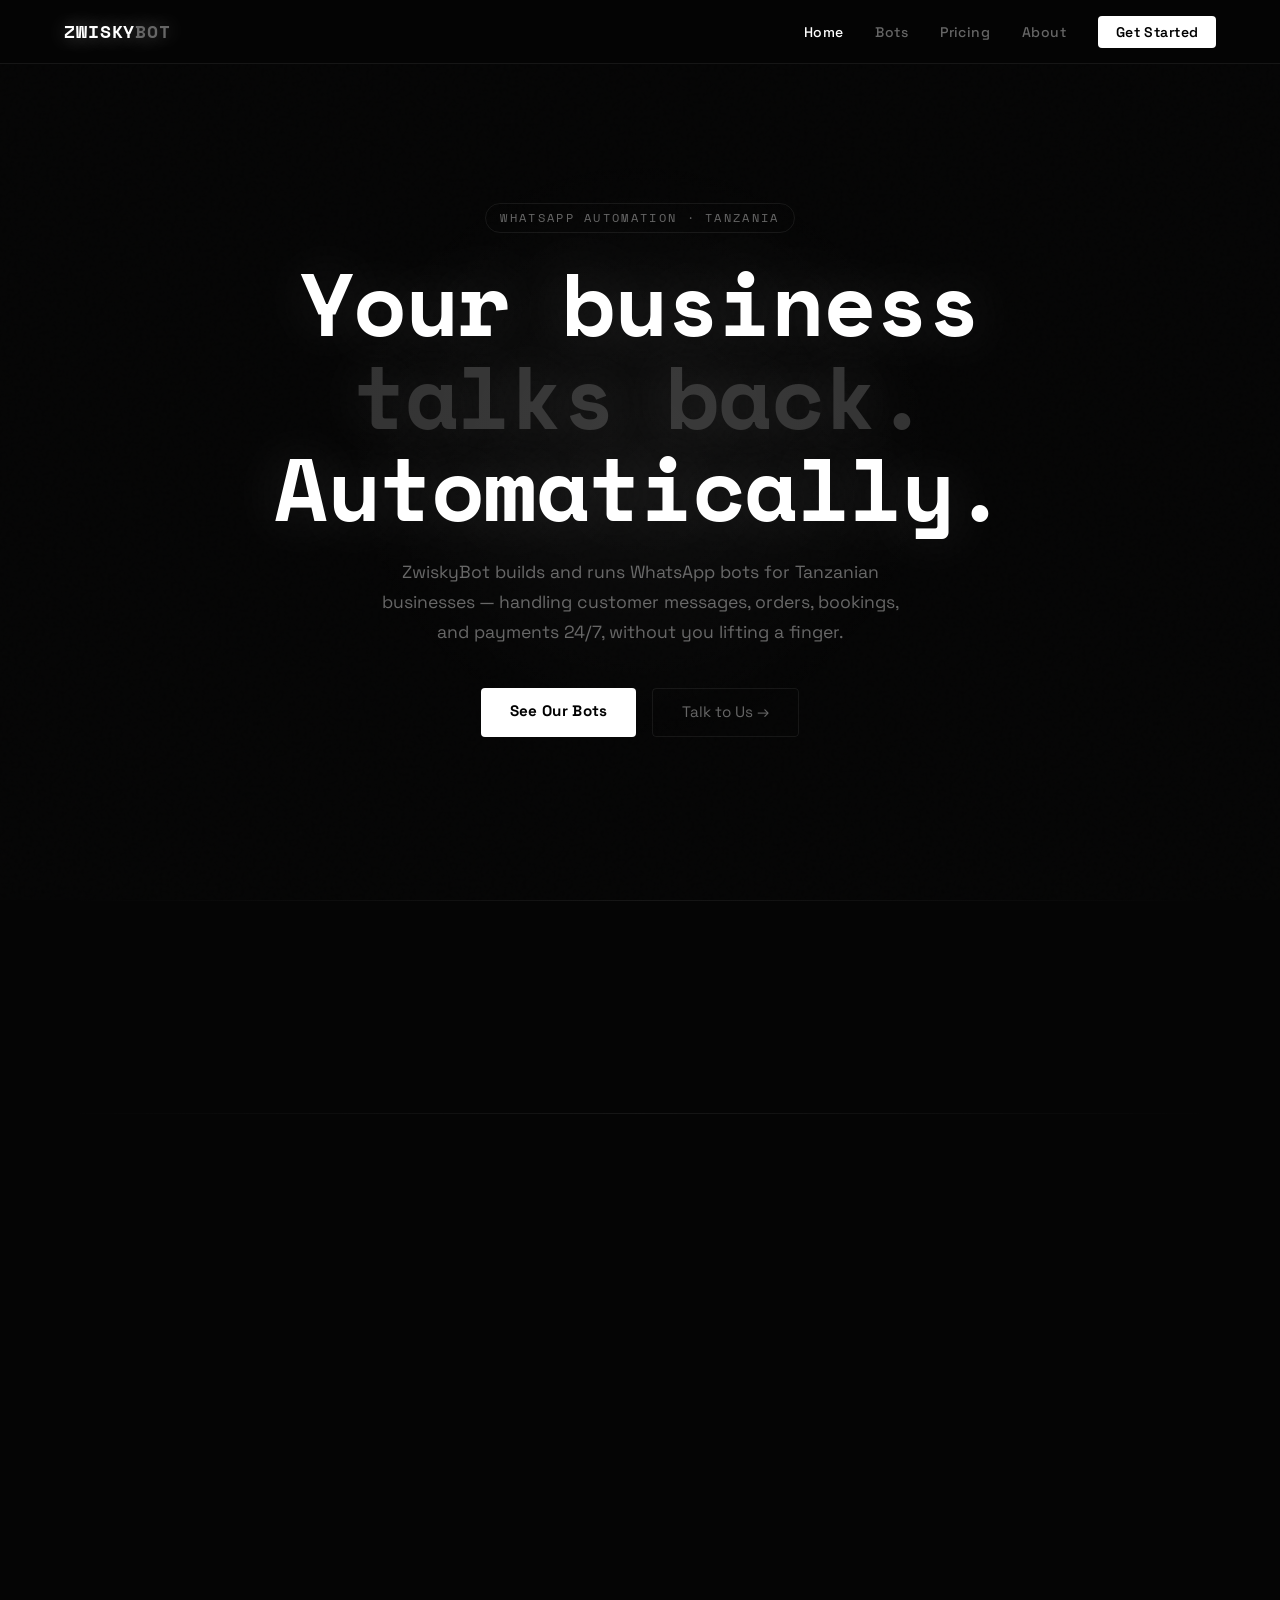
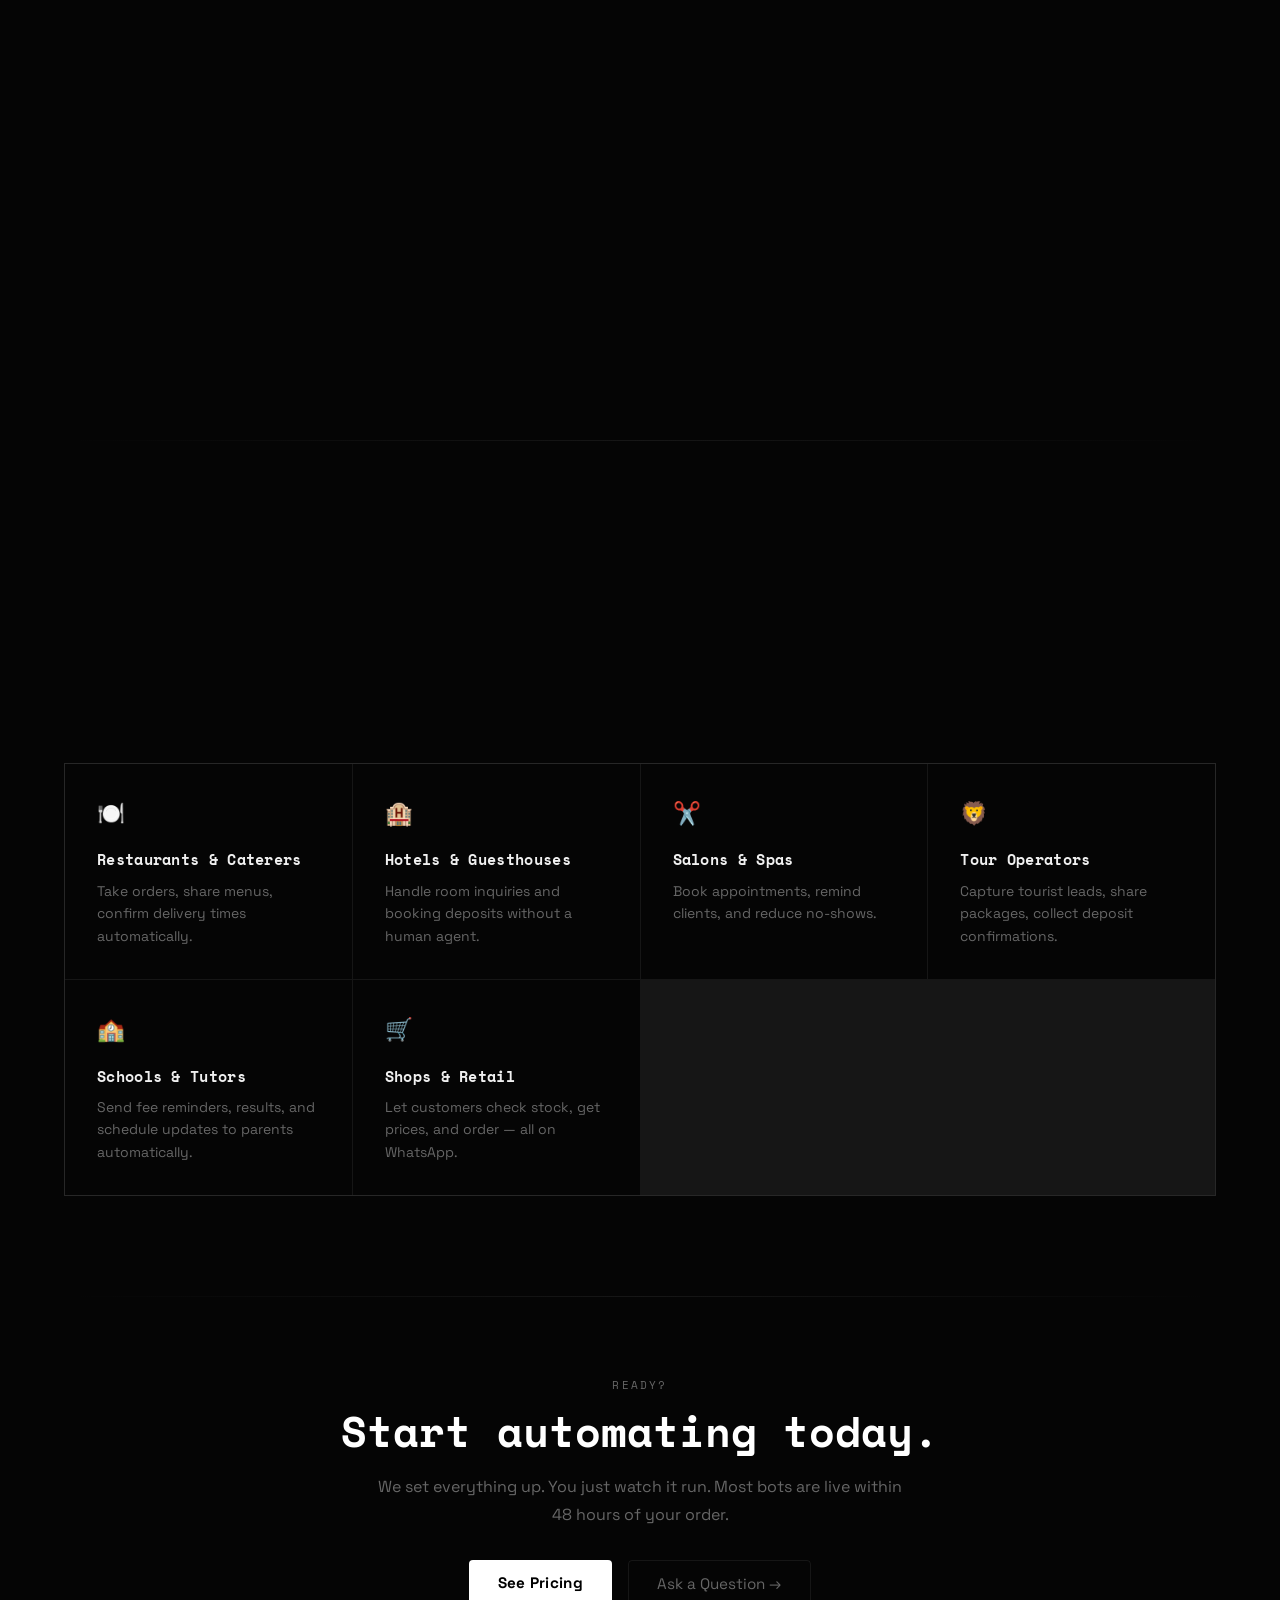
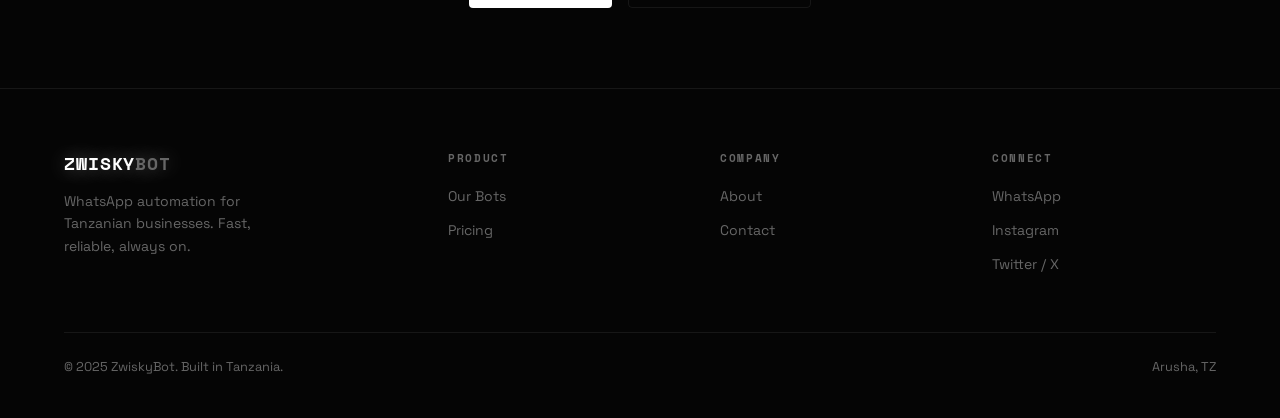
==== index.html @ ea69b401 "Add files via upload" ====
<!DOCTYPE html>
<html lang="en">
<head>
  <meta charset="UTF-8" />
  <meta name="viewport" content="width=device-width, initial-scale=1.0" />
  <title>ZwiskyBot — WhatsApp Automation Tanzania</title>
  <meta name="description" content="Professional WhatsApp automation for Tanzanian businesses. Bots that work while you sleep." />
  <link rel="stylesheet" href="css/style.css" />
</head>
<body>

<nav>
  <a href="index.html" class="nav-logo">ZWISKY<span>BOT</span></a>
  <ul class="nav-links">
    <li><a href="index.html" class="active">Home</a></li>
    <li><a href="pages/bots.html">Bots</a></li>
    <li><a href="pages/pricing.html">Pricing</a></li>
    <li><a href="pages/about.html">About</a></li>
    <li><a href="pages/contact.html" class="nav-cta">Get Started</a></li>
  </ul>
  <div class="hamburger"><span></span><span></span><span></span></div>
</nav>

<!-- HERO -->
<section class="hero">
  <div class="hero-glow"></div>
  <div class="hero-eyebrow">WhatsApp Automation · Tanzania</div>
  <h1>Your business<br><span class="dim">talks back.</span><br>Automatically.</h1>
  <p class="hero-sub">ZwiskyBot builds and runs WhatsApp bots for Tanzanian businesses — handling customer messages, orders, bookings, and payments 24/7, without you lifting a finger.</p>
  <div class="hero-buttons">
    <a href="pages/bots.html" class="btn-primary">See Our Bots</a>
    <a href="pages/contact.html" class="btn-secondary">Talk to Us →</a>
  </div>
</section>

<div class="divider"></div>

<!-- STATS -->
<div class="stats-row reveal">
  <div class="stat-item">
    <span class="stat-num">24/7</span>
    <span class="stat-label">Always Running</span>
  </div>
  <div class="stat-item">
    <span class="stat-num">< 1s</span>
    <span class="stat-label">Response Time</span>
  </div>
  <div class="stat-item">
    <span class="stat-num">TZ</span>
    <span class="stat-label">Built Locally</span>
  </div>
  <div class="stat-item">
    <span class="stat-num">M-Pesa</span>
    <span class="stat-label">Payment Ready</span>
  </div>
</div>

<div class="divider"></div>

<!-- FEATURES -->
<section>
  <div class="reveal">
    <div class="section-label">What We Do</div>
    <h2 class="section-title">One bot.<br>Many jobs.</h2>
    <p class="section-desc">Every ZwiskyBot is built around your business — not a generic template. Here's what we automate.</p>
  </div>
  <div class="features-grid reveal">
    <div class="feature-card">
      <span class="feature-icon">💬</span>
      <h3>Auto-Replies</h3>
      <p>Instantly answer FAQs, opening hours, prices, and location — even at 2am when you're asleep.</p>
    </div>
    <div class="feature-card">
      <span class="feature-icon">📦</span>
      <h3>Order Collection</h3>
      <p>Bot takes the full order, confirms details, and sends it to you ready to fulfill. No missed messages.</p>
    </div>
    <div class="feature-card">
      <span class="feature-icon">📅</span>
      <h3>Bookings & Appointments</h3>
      <p>Customer picks a date and time, bot confirms availability and locks in the booking automatically.</p>
    </div>
    <div class="feature-card">
      <span class="feature-icon">💳</span>
      <h3>M-Pesa Reminders</h3>
      <p>Bot automatically sends payment reminders and confirms receipts — perfect for chamas, rentals, and services.</p>
    </div>
    <div class="feature-card">
      <span class="feature-icon">📣</span>
      <h3>Broadcasts</h3>
      <p>Send offers, updates, or announcements to your customer list in one shot — segmented and personal.</p>
    </div>
    <div class="feature-card">
      <span class="feature-icon">📊</span>
      <h3>Reports & Analytics</h3>
      <p>See how many messages, orders, and interactions your bot handled every day, week, and month.</p>
    </div>
  </div>
</section>

<div class="divider"></div>

<!-- WHO IT'S FOR -->
<section>
  <div class="reveal">
    <div class="section-label">Who It's For</div>
    <h2 class="section-title">Any business.<br>All in Tanzania.</h2>
    <p class="section-desc">If your customers message you on WhatsApp, you need a ZwiskyBot.</p>
  </div>
  <div class="features-grid reveal">
    <div class="feature-card">
      <span class="feature-icon">🍽️</span>
      <h3>Restaurants & Caterers</h3>
      <p>Take orders, share menus, confirm delivery times automatically.</p>
    </div>
    <div class="feature-card">
      <span class="feature-icon">🏨</span>
      <h3>Hotels & Guesthouses</h3>
      <p>Handle room inquiries and booking deposits without a human agent.</p>
    </div>
    <div class="feature-card">
      <span class="feature-icon">✂️</span>
      <h3>Salons & Spas</h3>
      <p>Book appointments, remind clients, and reduce no-shows.</p>
    </div>
    <div class="feature-card">
      <span class="feature-icon">🦁</span>
      <h3>Tour Operators</h3>
      <p>Capture tourist leads, share packages, collect deposit confirmations.</p>
    </div>
    <div class="feature-card">
      <span class="feature-icon">🏫</span>
      <h3>Schools & Tutors</h3>
      <p>Send fee reminders, results, and schedule updates to parents automatically.</p>
    </div>
    <div class="feature-card">
      <span class="feature-icon">🛒</span>
      <h3>Shops & Retail</h3>
      <p>Let customers check stock, get prices, and order — all on WhatsApp.</p>
    </div>
  </div>
</section>

<div class="divider"></div>

<!-- CTA BANNER -->
<section style="text-align:center; padding: 80px 5%;" class="reveal">
  <div class="section-label">Ready?</div>
  <h2 class="section-title">Start automating today.</h2>
  <p class="section-desc" style="margin: 0 auto 2rem;">We set everything up. You just watch it run. Most bots are live within 48 hours of your order.</p>
  <div class="hero-buttons" style="justify-content:center;">
    <a href="pages/pricing.html" class="btn-primary">See Pricing</a>
    <a href="pages/contact.html" class="btn-secondary">Ask a Question →</a>
  </div>
</section>

<footer>
  <div class="footer-top">
    <div class="footer-brand">
      <a href="index.html" class="nav-logo">ZWISKY<span>BOT</span></a>
      <p>WhatsApp automation for Tanzanian businesses. Fast, reliable, always on.</p>
    </div>
    <div class="footer-col">
      <h4>Product</h4>
      <ul>
        <li><a href="pages/bots.html">Our Bots</a></li>
        <li><a href="pages/pricing.html">Pricing</a></li>
      </ul>
    </div>
    <div class="footer-col">
      <h4>Company</h4>
      <ul>
        <li><a href="pages/about.html">About</a></li>
        <li><a href="pages/contact.html">Contact</a></li>
      </ul>
    </div>
    <div class="footer-col">
      <h4>Connect</h4>
      <ul>
        <li><a href="#">WhatsApp</a></li>
        <li><a href="#">Instagram</a></li>
        <li><a href="#">Twitter / X</a></li>
      </ul>
    </div>
  </div>
  <div class="footer-bottom">
    <span>© 2025 ZwiskyBot. Built in Tanzania.</span>
    <span>Arusha, TZ</span>
  </div>
</footer>

<script src="js/main.js"></script>
</body>
</html>
---- css/style.css ----
@import url('https://fonts.googleapis.com/css2?family=Space+Grotesk:wght@300;400;500;600;700&family=Space+Mono:wght@400;700&display=swap');

:root {
  --bg: #050505;
  --bg2: #0d0d0d;
  --bg3: #111111;
  --border: rgba(255,255,255,0.07);
  --glow: rgba(255,255,255,0.55);
  --glow-soft: rgba(255,255,255,0.12);
  --text: #f0f0f0;
  --muted: #666;
  --accent: #ffffff;
  --accent2: #c8c8c8;
  --font-display: 'Space Mono', monospace;
  --font-body: 'Space Grotesk', sans-serif;
}

*, *::before, *::after { box-sizing: border-box; margin: 0; padding: 0; }

html { scroll-behavior: smooth; }

body {
  background: var(--bg);
  color: var(--text);
  font-family: var(--font-body);
  font-size: 16px;
  line-height: 1.6;
  overflow-x: hidden;
}

/* ── NOISE OVERLAY ── */
body::before {
  content: '';
  position: fixed;
  inset: 0;
  background-image: url("data:image/svg+xml,%3Csvg viewBox='0 0 256 256' xmlns='http://www.w3.org/2000/svg'%3E%3Cfilter id='noise'%3E%3CfeTurbulence type='fractalNoise' baseFrequency='0.9' numOctaves='4' stitchTiles='stitch'/%3E%3C/filter%3E%3Crect width='100%25' height='100%25' filter='url(%23noise)' opacity='0.04'/%3E%3C/svg%3E");
  pointer-events: none;
  z-index: 0;
  opacity: 0.4;
}

/* ── NAV ── */
nav {
  position: fixed;
  top: 0; left: 0; right: 0;
  z-index: 100;
  display: flex;
  align-items: center;
  justify-content: space-between;
  padding: 0 5%;
  height: 64px;
  background: rgba(5,5,5,0.85);
  backdrop-filter: blur(12px);
  border-bottom: 1px solid var(--border);
}

.nav-logo {
  font-family: var(--font-display);
  font-size: 1.1rem;
  font-weight: 700;
  color: var(--accent);
  text-decoration: none;
  letter-spacing: 0.05em;
  text-shadow: 0 0 20px rgba(255,255,255,0.4);
}

.nav-logo span { color: var(--muted); }

.nav-links {
  display: flex;
  gap: 2rem;
  list-style: none;
}

.nav-links a {
  color: var(--muted);
  text-decoration: none;
  font-size: 0.875rem;
  font-weight: 500;
  letter-spacing: 0.03em;
  transition: color 0.2s;
}

.nav-links a:hover, .nav-links a.active { color: var(--accent); }

.nav-cta {
  background: var(--accent);
  color: #000 !important;
  padding: 0.45rem 1.1rem;
  border-radius: 4px;
  font-weight: 600 !important;
  transition: box-shadow 0.2s, background 0.2s !important;
}

.nav-cta:hover {
  box-shadow: 0 0 20px rgba(255,255,255,0.3);
  background: #e0e0e0 !important;
  color: #000 !important;
}

.hamburger {
  display: none;
  flex-direction: column;
  gap: 5px;
  cursor: pointer;
  padding: 4px;
}

.hamburger span {
  display: block;
  width: 22px;
  height: 2px;
  background: var(--text);
  border-radius: 2px;
  transition: all 0.3s;
}

/* ── HERO ── */
.hero {
  min-height: 100vh;
  display: flex;
  flex-direction: column;
  align-items: center;
  justify-content: center;
  text-align: center;
  padding: 120px 5% 80px;
  position: relative;
}

.hero-eyebrow {
  font-family: var(--font-display);
  font-size: 0.72rem;
  letter-spacing: 0.2em;
  color: var(--muted);
  text-transform: uppercase;
  margin-bottom: 1.5rem;
  border: 1px solid var(--border);
  padding: 0.3rem 0.9rem;
  border-radius: 100px;
}

.hero h1 {
  font-family: var(--font-display);
  font-size: clamp(2.4rem, 7vw, 5.5rem);
  font-weight: 700;
  line-height: 1.05;
  letter-spacing: -0.02em;
  color: var(--accent);
  text-shadow: 0 0 60px rgba(255,255,255,0.15), 0 0 120px rgba(255,255,255,0.07);
  margin-bottom: 1.5rem;
}

.hero h1 .dim { color: #333; }

.hero-sub {
  font-size: 1.1rem;
  color: var(--muted);
  max-width: 520px;
  margin-bottom: 2.5rem;
  line-height: 1.7;
}

.hero-buttons {
  display: flex;
  gap: 1rem;
  flex-wrap: wrap;
  justify-content: center;
}

.btn-primary {
  background: var(--accent);
  color: #000;
  padding: 0.7rem 1.8rem;
  border-radius: 4px;
  font-weight: 700;
  font-size: 0.95rem;
  text-decoration: none;
  transition: box-shadow 0.2s;
  letter-spacing: 0.02em;
}

.btn-primary:hover { box-shadow: 0 0 30px rgba(255,255,255,0.35); }

.btn-secondary {
  border: 1px solid var(--border);
  color: var(--muted);
  padding: 0.7rem 1.8rem;
  border-radius: 4px;
  font-size: 0.95rem;
  text-decoration: none;
  transition: border-color 0.2s, color 0.2s;
}

.btn-secondary:hover { border-color: rgba(255,255,255,0.3); color: var(--text); }

/* glowing orb behind hero */
.hero-glow {
  position: absolute;
  width: 600px;
  height: 600px;
  border-radius: 50%;
  background: radial-gradient(circle, rgba(255,255,255,0.04) 0%, transparent 70%);
  pointer-events: none;
  top: 50%; left: 50%;
  transform: translate(-50%, -50%);
}

/* ── SECTIONS ── */
section { padding: 100px 5%; position: relative; z-index: 1; }

.section-label {
  font-family: var(--font-display);
  font-size: 0.68rem;
  letter-spacing: 0.2em;
  color: var(--muted);
  text-transform: uppercase;
  margin-bottom: 0.8rem;
}

.section-title {
  font-family: var(--font-display);
  font-size: clamp(1.6rem, 3.5vw, 2.6rem);
  font-weight: 700;
  color: var(--accent);
  margin-bottom: 1rem;
  line-height: 1.2;
}

.section-desc {
  color: var(--muted);
  max-width: 540px;
  line-height: 1.7;
  margin-bottom: 3rem;
}

/* ── DIVIDER ── */
.divider {
  height: 1px;
  background: linear-gradient(90deg, transparent, var(--border), transparent);
  margin: 0 5%;
}

/* ── FEATURES GRID ── */
.features-grid {
  display: grid;
  grid-template-columns: repeat(auto-fit, minmax(260px, 1fr));
  gap: 1px;
  background: var(--border);
  border: 1px solid var(--border);
}

.feature-card {
  background: var(--bg);
  padding: 2rem;
  transition: background 0.2s;
}

.feature-card:hover { background: var(--bg3); }

.feature-icon {
  font-size: 1.4rem;
  margin-bottom: 1rem;
  display: block;
}

.feature-card h3 {
  font-family: var(--font-display);
  font-size: 0.95rem;
  font-weight: 700;
  color: var(--text);
  margin-bottom: 0.5rem;
  letter-spacing: 0.02em;
}

.feature-card p { font-size: 0.875rem; color: var(--muted); line-height: 1.6; }

/* ── STATS ── */
.stats-row {
  display: grid;
  grid-template-columns: repeat(auto-fit, minmax(160px, 1fr));
  gap: 2rem;
  padding: 60px 5%;
  border-top: 1px solid var(--border);
  border-bottom: 1px solid var(--border);
}

.stat-item { text-align: center; }

.stat-num {
  font-family: var(--font-display);
  font-size: 2.5rem;
  font-weight: 700;
  color: var(--accent);
  text-shadow: 0 0 30px rgba(255,255,255,0.2);
  display: block;
}

.stat-label { font-size: 0.8rem; color: var(--muted); letter-spacing: 0.05em; }

/* ── PRICING CARDS ── */
.pricing-grid {
  display: grid;
  grid-template-columns: repeat(auto-fit, minmax(280px, 1fr));
  gap: 1rem;
  max-width: 960px;
  margin: 0 auto;
}

.pricing-card {
  border: 1px solid var(--border);
  background: var(--bg2);
  padding: 2.5rem 2rem;
  border-radius: 2px;
  transition: border-color 0.2s;
  position: relative;
}

.pricing-card:hover { border-color: rgba(255,255,255,0.2); }

.pricing-card.featured {
  border-color: rgba(255,255,255,0.25);
  background: var(--bg3);
  box-shadow: 0 0 60px rgba(255,255,255,0.04);
}

.badge {
  font-family: var(--font-display);
  font-size: 0.65rem;
  letter-spacing: 0.15em;
  background: var(--accent);
  color: #000;
  padding: 0.2rem 0.6rem;
  position: absolute;
  top: -1px; right: 1.5rem;
  font-weight: 700;
}

.plan-name {
  font-family: var(--font-display);
  font-size: 0.75rem;
  letter-spacing: 0.15em;
  color: var(--muted);
  text-transform: uppercase;
  margin-bottom: 1rem;
}

.plan-price {
  font-family: var(--font-display);
  font-size: 2.2rem;
  font-weight: 700;
  color: var(--accent);
  margin-bottom: 0.3rem;
}

.plan-price span { font-size: 0.9rem; color: var(--muted); font-weight: 400; }

.plan-desc { font-size: 0.85rem; color: var(--muted); margin-bottom: 1.5rem; }

.plan-features { list-style: none; margin-bottom: 2rem; }

.plan-features li {
  font-size: 0.875rem;
  color: var(--accent2);
  padding: 0.4rem 0;
  border-bottom: 1px solid var(--border);
  display: flex;
  align-items: center;
  gap: 0.6rem;
}

.plan-features li::before { content: '—'; color: var(--muted); font-size: 0.75rem; }

/* ── FOOTER ── */
footer {
  padding: 60px 5% 40px;
  border-top: 1px solid var(--border);
}

.footer-top {
  display: grid;
  grid-template-columns: 1.5fr repeat(3, 1fr);
  gap: 3rem;
  margin-bottom: 3rem;
}

.footer-brand p { font-size: 0.875rem; color: var(--muted); margin-top: 0.75rem; max-width: 220px; line-height: 1.6; }

.footer-col h4 {
  font-family: var(--font-display);
  font-size: 0.7rem;
  letter-spacing: 0.15em;
  color: var(--muted);
  text-transform: uppercase;
  margin-bottom: 1rem;
}

.footer-col ul { list-style: none; }

.footer-col ul li { margin-bottom: 0.5rem; }

.footer-col ul li a {
  color: var(--muted);
  text-decoration: none;
  font-size: 0.875rem;
  transition: color 0.2s;
}

.footer-col ul li a:hover { color: var(--text); }

.footer-bottom {
  display: flex;
  align-items: center;
  justify-content: space-between;
  font-size: 0.8rem;
  color: var(--muted);
  border-top: 1px solid var(--border);
  padding-top: 1.5rem;
}

/* ── PAGE HERO (inner pages) ── */
.page-hero {
  padding: 140px 5% 60px;
  border-bottom: 1px solid var(--border);
}

.page-hero h1 {
  font-family: var(--font-display);
  font-size: clamp(2rem, 5vw, 3.5rem);
  font-weight: 700;
  color: var(--accent);
  text-shadow: 0 0 40px rgba(255,255,255,0.1);
  margin-bottom: 0.75rem;
}

.page-hero p { color: var(--muted); font-size: 1.05rem; max-width: 500px; }

/* ── CONTACT FORM ── */
.contact-grid {
  display: grid;
  grid-template-columns: 1fr 1fr;
  gap: 5rem;
  max-width: 1000px;
}

.form-group { margin-bottom: 1.25rem; }

.form-group label {
  display: block;
  font-size: 0.75rem;
  letter-spacing: 0.1em;
  color: var(--muted);
  text-transform: uppercase;
  margin-bottom: 0.5rem;
  font-family: var(--font-display);
}

.form-group input,
.form-group textarea,
.form-group select {
  width: 100%;
  background: var(--bg2);
  border: 1px solid var(--border);
  color: var(--text);
  padding: 0.75rem 1rem;
  font-family: var(--font-body);
  font-size: 0.95rem;
  border-radius: 2px;
  outline: none;
  transition: border-color 0.2s;
  appearance: none;
}

.form-group input:focus,
.form-group textarea:focus,
.form-group select:focus { border-color: rgba(255,255,255,0.3); }

.form-group textarea { height: 120px; resize: vertical; }

.contact-info h3 {
  font-family: var(--font-display);
  font-size: 1rem;
  color: var(--text);
  margin-bottom: 1rem;
}

.contact-item {
  display: flex;
  gap: 0.75rem;
  align-items: flex-start;
  margin-bottom: 1.25rem;
  padding-bottom: 1.25rem;
  border-bottom: 1px solid var(--border);
}

.contact-item-icon { font-size: 1rem; margin-top: 2px; }

.contact-item-text { font-size: 0.875rem; color: var(--muted); line-height: 1.5; }
.contact-item-text strong { color: var(--text); display: block; margin-bottom: 0.1rem; font-size: 0.8rem; font-family: var(--font-display); letter-spacing: 0.05em; }

/* ── BOTS PAGE ── */
.bot-card {
  border: 1px solid var(--border);
  background: var(--bg2);
  padding: 2rem;
  border-radius: 2px;
  transition: border-color 0.2s, background 0.2s;
}

.bot-card:hover {
  border-color: rgba(255,255,255,0.2);
  background: var(--bg3);
}

.bot-tag {
  font-family: var(--font-display);
  font-size: 0.65rem;
  letter-spacing: 0.15em;
  text-transform: uppercase;
  color: var(--muted);
  border: 1px solid var(--border);
  padding: 0.15rem 0.5rem;
  display: inline-block;
  margin-bottom: 1rem;
}

.bot-card h3 {
  font-family: var(--font-display);
  font-size: 1rem;
  font-weight: 700;
  color: var(--text);
  margin-bottom: 0.5rem;
}

.bot-card p { font-size: 0.875rem; color: var(--muted); line-height: 1.6; margin-bottom: 1.5rem; }

.bot-price {
  font-family: var(--font-display);
  font-size: 1.3rem;
  color: var(--accent);
  font-weight: 700;
}

.bot-price span { font-size: 0.8rem; color: var(--muted); font-weight: 400; }

/* ── SCROLL REVEAL ── */
.reveal {
  opacity: 0;
  transform: translateY(24px);
  transition: opacity 0.6s ease, transform 0.6s ease;
}

.reveal.visible {
  opacity: 1;
  transform: translateY(0);
}

/* ── RESPONSIVE ── */
@media (max-width: 768px) {
  .nav-links { display: none; }
  .hamburger { display: flex; }
  .nav-links.open {
    display: flex;
    flex-direction: column;
    position: fixed;
    top: 64px; left: 0; right: 0;
    background: var(--bg);
    padding: 2rem 5%;
    border-bottom: 1px solid var(--border);
    gap: 1.5rem;
  }
  .footer-top { grid-template-columns: 1fr 1fr; gap: 2rem; }
  .contact-grid { grid-template-columns: 1fr; gap: 3rem; }
  .stats-row { grid-template-columns: 1fr 1fr; }
}

@media (max-width: 480px) {
  .footer-top { grid-template-columns: 1fr; }
  .stats-row { grid-template-columns: 1fr 1fr; }
}
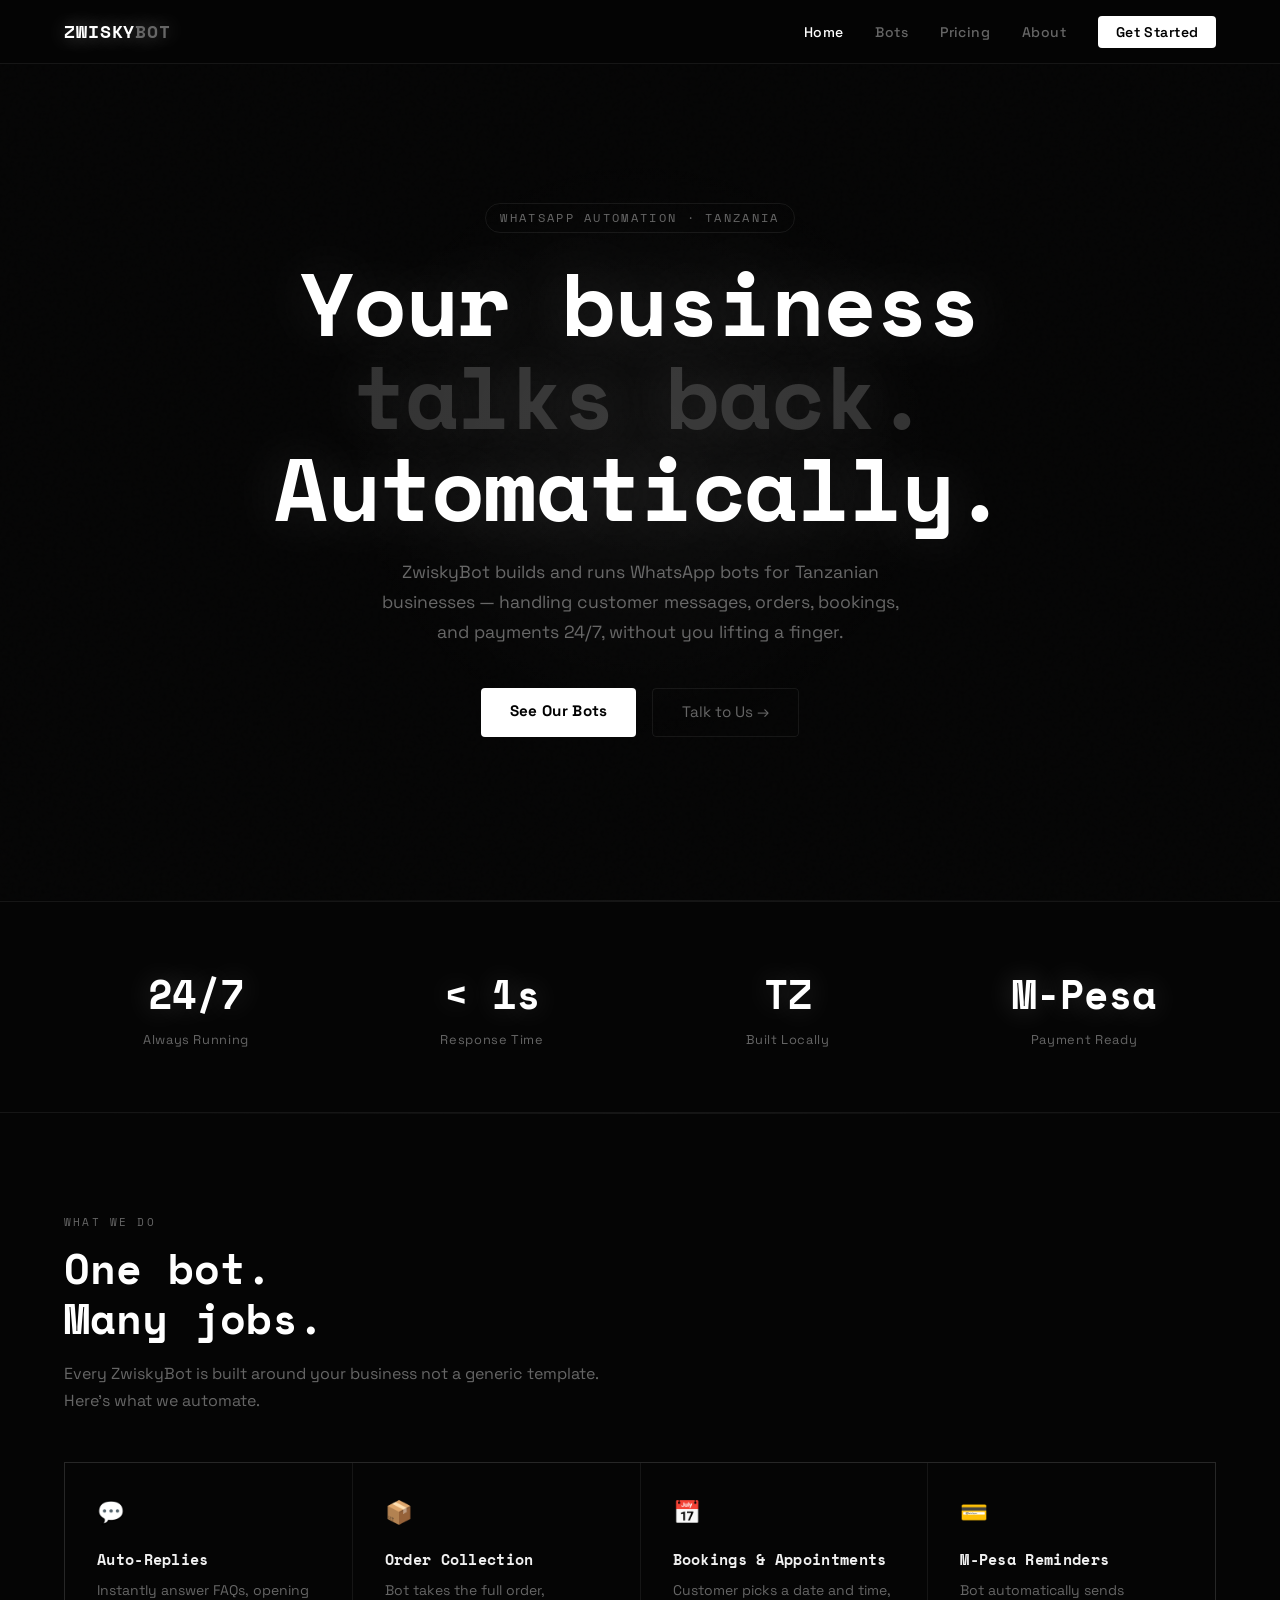
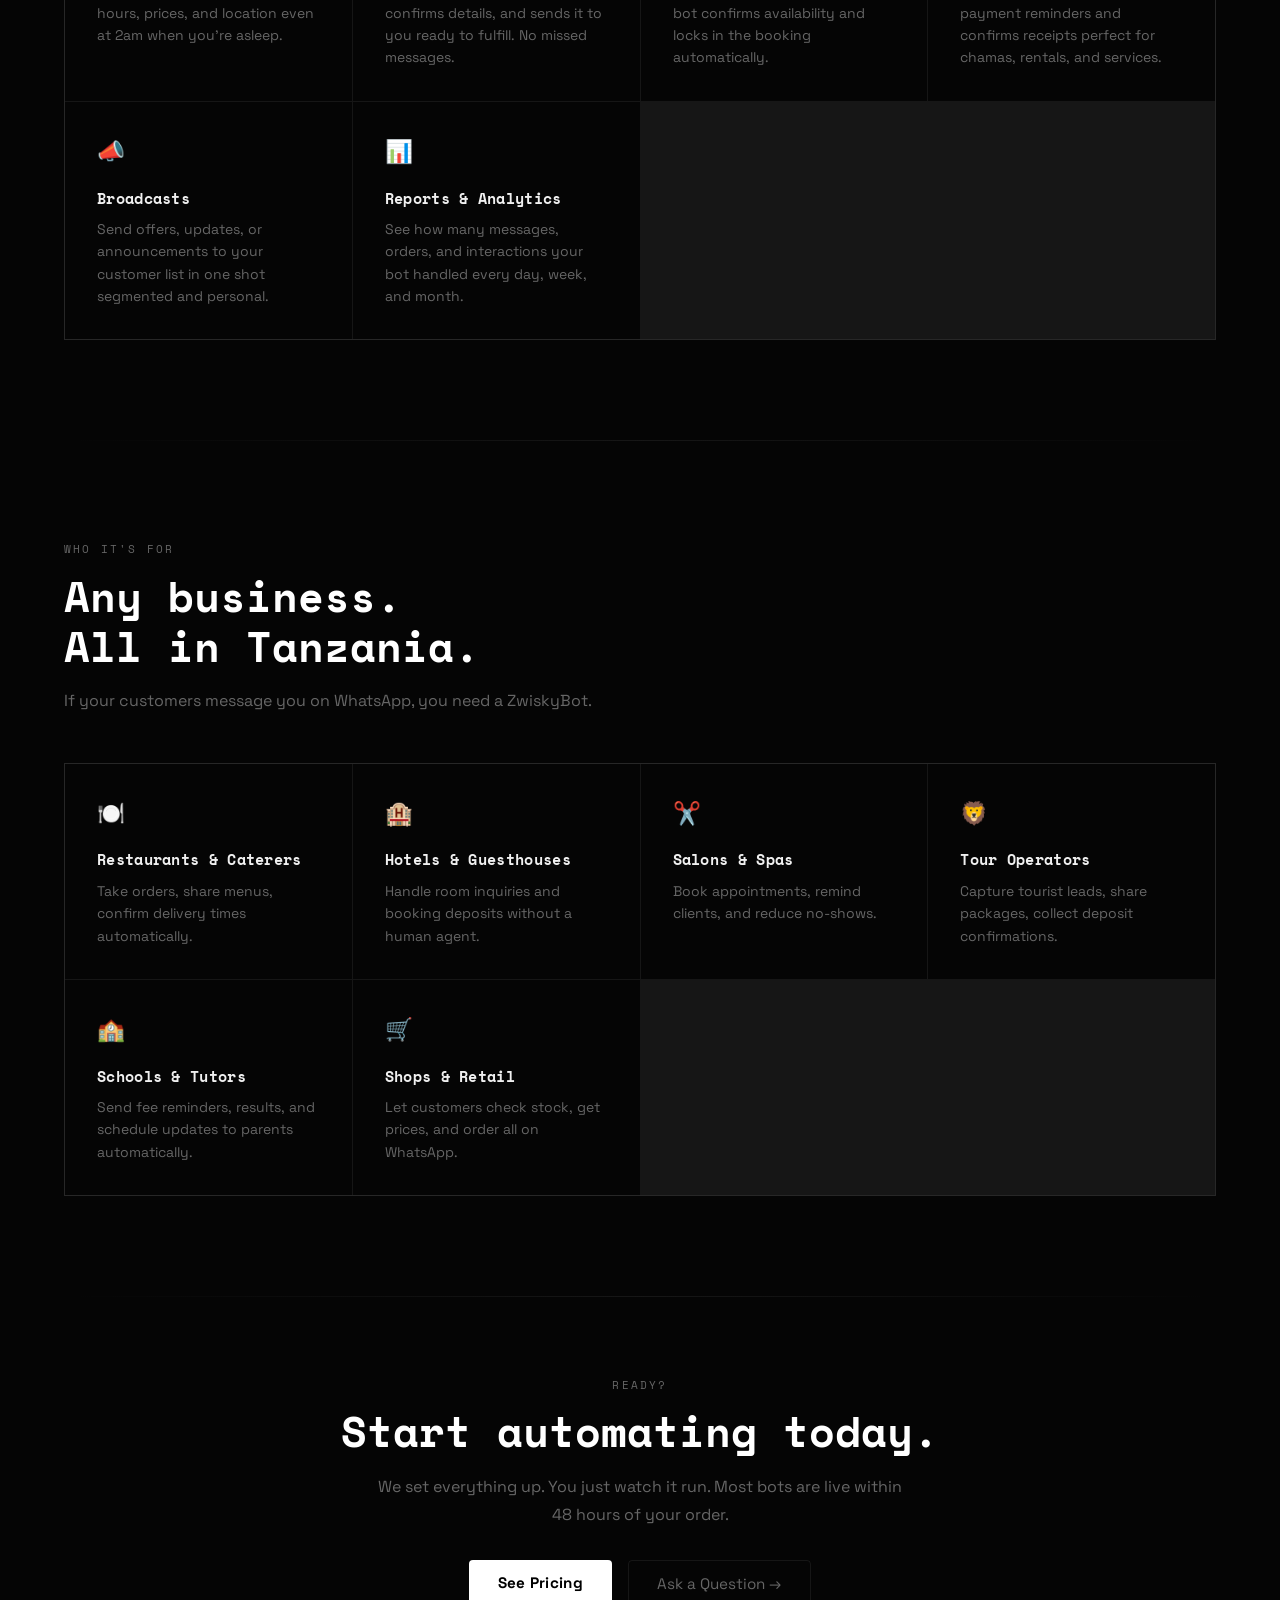
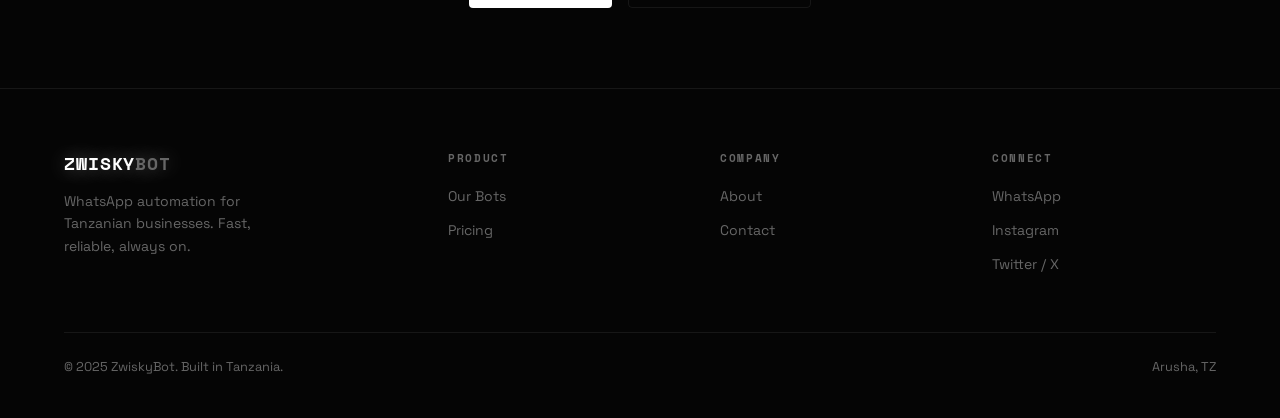
==== commit 759647b4: "index.html" ====
--- a/index.html
+++ b/index.html
@@ -62,13 +62,13 @@
   <div class="reveal">
     <div class="section-label">What We Do</div>
     <h2 class="section-title">One bot.<br>Many jobs.</h2>
-    <p class="section-desc">Every ZwiskyBot is built around your business — not a generic template. Here's what we automate.</p>
+    <p class="section-desc">Every ZwiskyBot is built around your business not a generic template. Here's what we automate.</p>
   </div>
   <div class="features-grid reveal">
     <div class="feature-card">
       <span class="feature-icon">💬</span>
       <h3>Auto-Replies</h3>
-      <p>Instantly answer FAQs, opening hours, prices, and location — even at 2am when you're asleep.</p>
+      <p>Instantly answer FAQs, opening hours, prices, and location even at 2am when you're asleep.</p>
     </div>
     <div class="feature-card">
       <span class="feature-icon">📦</span>
@@ -83,12 +83,12 @@
     <div class="feature-card">
       <span class="feature-icon">💳</span>
       <h3>M-Pesa Reminders</h3>
-      <p>Bot automatically sends payment reminders and confirms receipts — perfect for chamas, rentals, and services.</p>
+      <p>Bot automatically sends payment reminders and confirms receipts perfect for chamas, rentals, and services.</p>
     </div>
     <div class="feature-card">
       <span class="feature-icon">📣</span>
       <h3>Broadcasts</h3>
-      <p>Send offers, updates, or announcements to your customer list in one shot — segmented and personal.</p>
+      <p>Send offers, updates, or announcements to your customer list in one shot segmented and personal.</p>
     </div>
     <div class="feature-card">
       <span class="feature-icon">📊</span>
@@ -136,7 +136,7 @@
     <div class="feature-card">
       <span class="feature-icon">🛒</span>
       <h3>Shops & Retail</h3>
-      <p>Let customers check stock, get prices, and order — all on WhatsApp.</p>
+      <p>Let customers check stock, get prices, and order all on WhatsApp.</p>
     </div>
   </div>
 </section>
